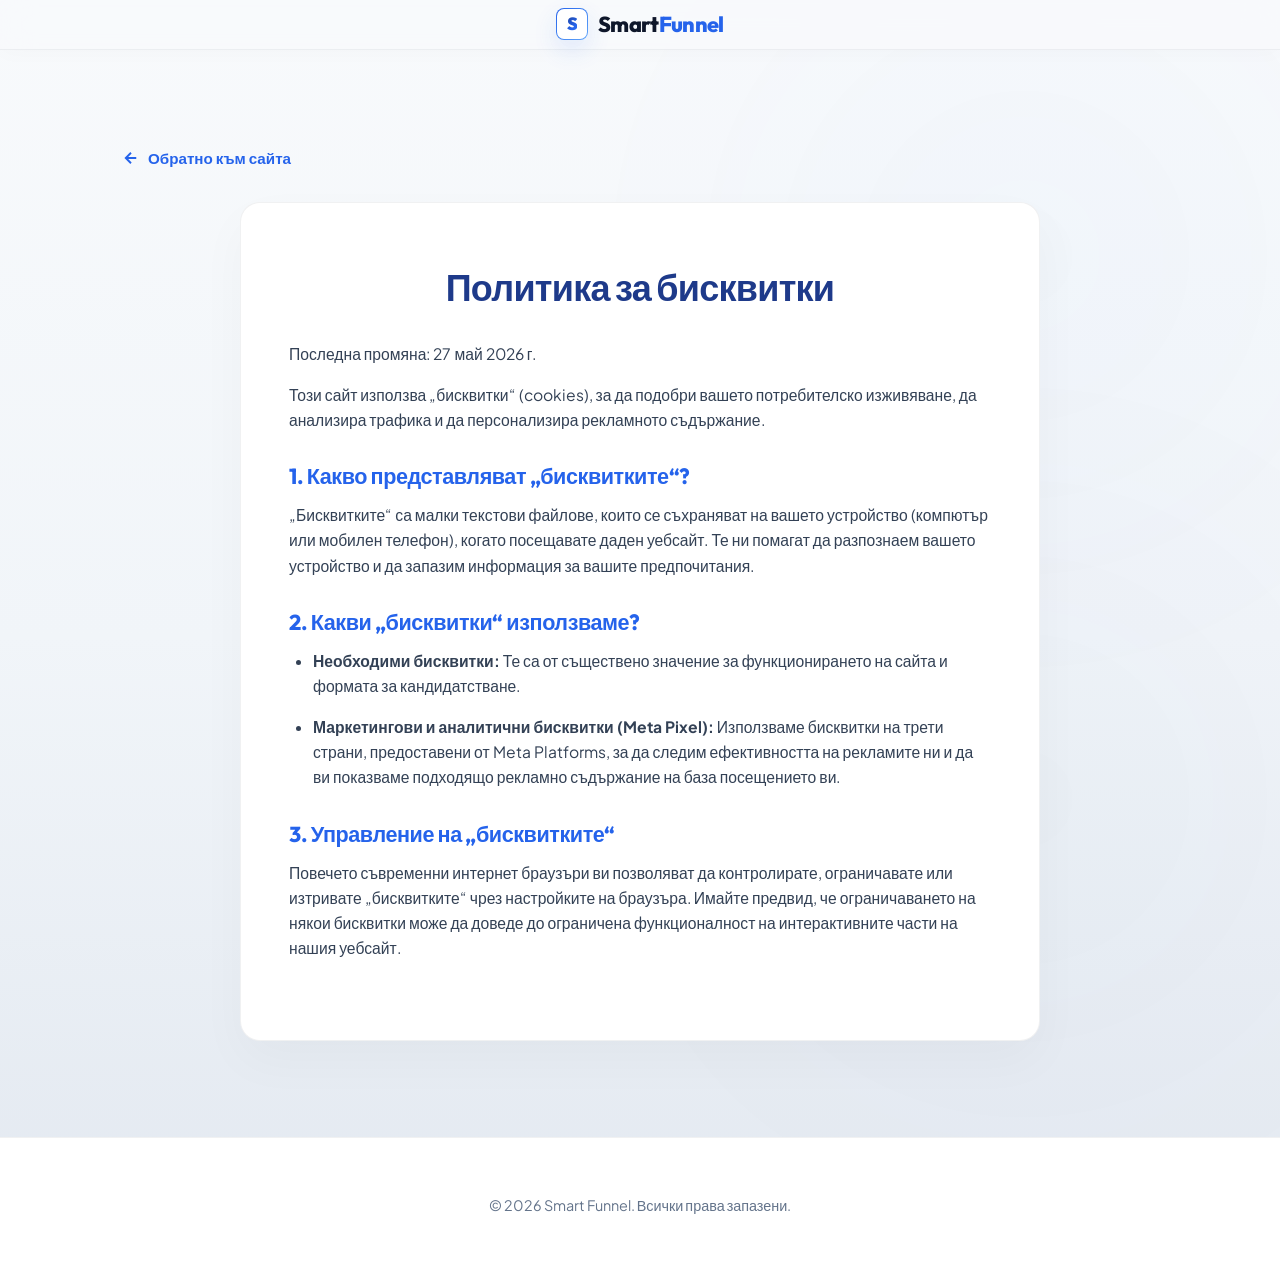
==== cookies.html @ dc8beaee "feat: restore step boards, integrate scales image, add accordion FAQ, create legal compliance pages" ====
<!DOCTYPE html>
<html lang="bg">
<head>
    <meta charset="UTF-8">
    <meta name="viewport" content="width=device-width, initial-scale=1.0">
    <title>Политика за бисквитки - Smart Funnel</title>
    <link rel="stylesheet" href="styles.css">
    <style>
        .legal-section {
            padding: 6rem 0;
            min-height: 80vh;
        }
        .legal-card {
            background: #FFFFFF;
            border: 1px solid rgba(15, 23, 42, 0.06);
            padding: 4rem 3rem;
            border-radius: 20px;
            box-shadow: 0 20px 50px rgba(15, 23, 42, 0.03);
            max-width: 800px;
            margin: 0 auto;
        }
        .legal-title {
            font-size: 2.25rem;
            font-weight: 900;
            margin-bottom: 2rem;
            color: var(--blue-5);
            text-align: center;
        }
        .legal-content h3 {
            font-size: 1.35rem;
            margin-top: 2rem;
            margin-bottom: 0.85rem;
            color: var(--blue-3);
            font-weight: 750;
        }
        .legal-content p, .legal-content li {
            font-size: 0.98rem;
            color: var(--text-secondary);
            margin-bottom: 1rem;
            line-height: 1.6;
        }
        .legal-content ul {
            margin-left: 1.5rem;
            margin-bottom: 1.25rem;
        }
        .btn-back {
            display: inline-flex;
            margin-bottom: 2rem;
            text-decoration: none;
            color: var(--blue-3);
            font-weight: 700;
            font-size: 0.95rem;
            align-items: center;
            gap: 0.5rem;
            transition: var(--transition-premium);
        }
        .btn-back:hover {
            color: var(--blue-5);
            transform: translateX(-3px);
        }
        @media (max-width: 600px) {
            .legal-card {
                padding: 2.5rem 1.5rem;
            }
            .legal-title {
                font-size: 1.75rem;
            }
        }
    </style>
</head>
<body>

    <!-- Декоративни фонови сияния -->
    <div class="ambient-glow glow-top-right"></div>
    <div class="ambient-glow glow-bottom-right"></div>

    <header>
        <div class="container header-container" style="justify-content: center;">
            <a href="index.html" class="logo">
                <div class="logo-icon"><span>S</span></div>
                <div class="logo-text">Smart<span>Funnel</span></div>
            </a>
        </div>
    </header>

    <section class="legal-section">
        <div class="container">
            <a href="index.html" class="btn-back">
                <svg width="18" height="18" viewBox="0 0 24 24" fill="none" stroke="currentColor" stroke-width="2.5"><path d="M19 12H5M12 19l-7-7 7-7"/></svg>
                Обратно към сайта
            </a>
            
            <div class="legal-card reveal active">
                <h1 class="legal-title">Политика за бисквитки</h1>
                
                <div class="legal-content">
                    <p>Последна промяна: 27 май 2026 г.</p>
                    
                    <p>Този сайт използва „бисквитки“ (cookies), за да подобри вашето потребителско изживяване, да анализира трафика и да персонализира рекламното съдържание.</p>
                    
                    <h3>1. Какво представляват „бисквитките“?</h3>
                    <p>„Бисквитките“ са малки текстови файлове, които се съхраняват на вашето устройство (компютър или мобилен телефон), когато посещавате даден уебсайт. Те ни помагат да разпознаем вашето устройство и да запазим информация за вашите предпочитания.</p>
                    
                    <h3>2. Какви „бисквитки“ използваме?</h3>
                    <ul>
                        <li><strong>Необходими бисквитки:</strong> Те са от съществено значение за функционирането на сайта и формата за кандидатстване.</li>
                        <li><strong>Маркетингови и аналитични бисквитки (Meta Pixel):</strong> Използваме бисквитки на трети страни, предоставени от Meta Platforms, за да следим ефективността на рекламите ни и да ви показваме подходящо рекламно съдържание на база посещението ви.</li>
                    </ul>
                    
                    <h3>3. Управление на „бисквитките“</h3>
                    <p>Повечето съвременни интернет браузъри ви позволяват да контролирате, ограничавате или изтривате „бисквитките“ чрез настройките на браузъра. Имайте предвид, че ограничаването на някои бисквитки може да доведе до ограничена функционалност на интерактивните части на нашия уебсайт.</p>
                </div>
            </div>
        </div>
    </section>

    <footer>
        <div class="container footer-container" style="justify-content: center; text-align: center;">
            <div class="footer-copy">
                &copy; 2026 Smart Funnel. Всички права запазени.
            </div>
        </div>
    </footer>

</body>
</html>
---- styles.css ----
/*
 * Smart Funnel - CSS Design System (Light Premium Theme - Refined)
 * Оптимизиран за максимално доверие, сигурност и банкова тежест.
 * Всички анимации са направени изключително плавни, нежни и елегантни.
 */

@import url('https://fonts.googleapis.com/css2?family=Outfit:wght@300;400;500;600;700;800;900&family=Plus+Jakarta+Sans:wght@300;400;500;600;700&display=swap');

/* --- Ресет и базови стилове --- */
*, *::before, *::after {
    box-sizing: border-box;
    margin: 0;
    padding: 0;
}

:root {
    /* Цветова палитра - Институционално Доверие и Сигурност */
    --color-bg-deep: #F8FAFC;
    --color-bg-card: rgba(255, 255, 255, 0.85);
    --color-border-glass: rgba(37, 99, 235, 0.08);
    --color-border-glass-hover: rgba(37, 99, 235, 0.22);
    
    /* Кралско синьо */
    --blue-1: #EFF6FF;
    --blue-2: #DBEAFE;
    --blue-3: #2563EB;
    --blue-4: #1D4ED8;
    --blue-5: #1E3A8A;
    --blue-gradient: linear-gradient(135deg, #1E3A8A 0%, #2563EB 60%, #3B82F6 100%);
    --blue-glow: 0 10px 25px rgba(37, 99, 235, 0.12);
    
    /* Сребърно-платинени градиенти за заглавията */
    --platinum-gradient: linear-gradient(135deg, #0F172A 0%, #1E293B 50%, #475569 100%);
    
    /* Текстови цветове */
    --text-primary: #0F172A;
    --text-secondary: #334155;
    --text-muted: #64748B;
    
    /* Шрифтове */
    --font-heading: 'Outfit', sans-serif;
    --font-body: 'Plus Jakarta Sans', sans-serif;
    
    /* Свръх-плавни анимации (Cubic Bezier за нежен преход) */
    --transition-premium: all 0.8s cubic-bezier(0.25, 1, 0.5, 1);
    --transition-bounce: all 0.6s cubic-bezier(0.34, 1.56, 0.64, 1);
    --radius-premium: 16px;
    --max-width-content: 1100px;
}

html {
    scroll-behavior: smooth;
    font-size: 16px;
    background-color: var(--color-bg-deep);
    color: var(--text-primary);
    font-family: var(--font-body);
    -webkit-font-smoothing: antialiased;
    overflow-x: hidden;
}

body {
    overflow-x: hidden;
    position: relative;
    line-height: 1.6;
    background: linear-gradient(180deg, #F8FAFC 0%, #F1F5F9 50%, #E2E8F0 100%);
}

/* --- Фонови сияния --- */
.ambient-glow {
    position: absolute;
    width: 60vw;
    height: 60vw;
    border-radius: 50%;
    pointer-events: none;
    z-index: 0;
    opacity: 0.04;
    filter: blur(140px);
}

.glow-top-right {
    top: -10vw;
    right: -10vw;
    background: radial-gradient(circle, var(--blue-3) 0%, transparent 70%);
}

.glow-mid-left {
    top: 120vh;
    left: -20vw;
    background: radial-gradient(circle, #0284c7 0%, transparent 70%);
}

.glow-bottom-right {
    bottom: 10vh;
    right: -10vw;
    background: radial-gradient(circle, var(--blue-5) 0%, transparent 70%);
}

/* --- Типография --- */
h1, h2, h3, h4 {
    font-family: var(--font-heading);
    font-weight: 700;
    letter-spacing: -0.02em;
    line-height: 1.15;
    transition: var(--transition-premium);
}

.text-blue-gradient {
    background: var(--blue-gradient);
    -webkit-background-clip: text;
    -webkit-text-fill-color: transparent;
    background-clip: text;
}

.text-platinum-gradient {
    background: var(--platinum-gradient);
    -webkit-background-clip: text;
    -webkit-text-fill-color: transparent;
    background-clip: text;
}

p {
    font-size: 1.125rem;
    color: var(--text-secondary);
    font-weight: 400;
    transition: var(--transition-premium);
}

/* --- Layout --- */
.container {
    width: 100%;
    max-width: var(--max-width-content);
    margin: 0 auto;
    padding: 0 2rem;
    position: relative;
    z-index: 10;
}

section {
    padding: 4.5rem 0;
    position: relative;
    z-index: 5;
}

/* --- Хедър --- */
header {
    padding: 0.45rem 0;
    position: sticky;
    top: 0;
    z-index: 100;
    backdrop-filter: blur(16px);
    -webkit-backdrop-filter: blur(16px);
    border-bottom: 1px solid rgba(15, 23, 42, 0.05);
    background: rgba(248, 250, 252, 0.85);
    box-shadow: 0 4px 20px rgba(15, 23, 42, 0.02);
    transition: var(--transition-premium);
}

.header-container {
    display: flex;
    justify-content: space-between;
    align-items: center;
}

@media (max-width: 600px) {
    .header-container {
        flex-direction: column;
        gap: 0.5rem;
        align-items: center;
        text-align: center;
    }
}

.logo {
    display: flex;
    align-items: center;
    gap: 0.6rem;
    text-decoration: none;
    font-family: var(--font-heading);
    font-weight: 800;
    font-size: 1.35rem;
    letter-spacing: -0.03em;
}

.logo-icon {
    display: flex;
    align-items: center;
    justify-content: center;
    width: 32px;
    height: 32px;
    border-radius: 8px;
    background: linear-gradient(135deg, var(--blue-3) 0%, #60A5FA 100%);
    box-shadow: var(--blue-glow);
    position: relative;
}

.logo-icon::before {
    content: '';
    position: absolute;
    inset: 1px;
    background: #FFFFFF;
    border-radius: 7px;
    z-index: 1;
}

.logo-icon span {
    font-size: 1.1rem;
    font-weight: 900;
    position: relative;
    z-index: 2;
    background: var(--blue-gradient);
    -webkit-background-clip: text;
    -webkit-text-fill-color: transparent;
}

.logo-text {
    color: var(--text-primary);
}

.logo-text span {
    color: var(--blue-3);
}

.header-badge {
    display: none;
}

/* --- ВАЖНА СЕКЦИЯ: Нишово Предупреждение --- */
.niche-alert-box {
    background: rgba(37, 99, 235, 0.04);
    border: 1px solid rgba(37, 99, 235, 0.12);
    border-radius: 12px;
    padding: 1.25rem 2rem;
    max-width: 800px;
    margin: 0 auto 3rem;
    display: flex;
    align-items: center;
    gap: 1.25rem;
    text-align: left;
    box-shadow: 0 4px 15px rgba(15, 23, 42, 0.01);
}

@media (max-width: 650px) {
    .niche-alert-box {
        flex-direction: column;
        text-align: center;
        padding: 1.5rem;
    }
}

.niche-alert-icon {
    font-size: 1.75rem;
    flex-shrink: 0;
}

.niche-alert-text {
    font-size: 0.95rem;
    color: var(--text-secondary);
    line-height: 1.45;
}

.niche-alert-text strong {
    color: var(--blue-5);
}

/* --- Hero Секция --- */
.hero-section {
    padding-top: 1.75rem;
    padding-bottom: 4.5rem;
    text-align: center;
}

.badge-exclusive {
    display: inline-flex;
    align-items: center;
    gap: 0.5rem;
    background: rgba(255, 255, 255, 0.6);
    border: 1px solid rgba(15, 23, 42, 0.06);
    padding: 0.5rem 1rem;
    border-radius: 100px;
    font-size: 0.85rem;
    font-weight: 600;
    color: var(--text-secondary);
    margin-bottom: 1.5rem;
    font-family: var(--font-heading);
    box-shadow: 0 2px 10px rgba(15, 23, 42, 0.02);
}

.badge-exclusive span {
    display: inline-block;
    width: 8px;
    height: 8px;
    background-color: var(--blue-3);
    border-radius: 50%;
    box-shadow: 0 0 8px var(--blue-3);
    animation: pulse 2s infinite;
}

.hero-title {
    font-size: 3.75rem;
    font-weight: 800;
    max-width: 950px;
    margin: 0 auto 1.5rem;
    letter-spacing: -0.03em;
    line-height: 1.1;
    color: var(--text-primary);
}

@media (max-width: 768px) {
    .hero-title {
        font-size: 2.25rem;
    }
}

.hero-subtitle {
    font-size: 1.25rem;
    max-width: 720px;
    margin: 0 auto 2.5rem;
    line-height: 1.5;
    color: var(--text-secondary);
}

.cta-group {
    display: flex;
    flex-direction: column;
    align-items: center;
    gap: 1rem;
}

/* --- Премиум Бутони --- */
.btn-premium {
    display: inline-flex;
    align-items: center;
    justify-content: center;
    gap: 0.75rem;
    padding: 1.1rem 2.25rem;
    font-family: var(--font-heading);
    font-size: 1.1rem;
    font-weight: 700;
    text-decoration: none;
    border-radius: var(--radius-premium);
    cursor: pointer;
    position: relative;
    overflow: hidden;
    transition: var(--transition-premium);
    border: none;
}

.btn-blue {
    background: linear-gradient(135deg, #2563EB 0%, #1E3A8A 100%);
    color: #FFFFFF;
    box-shadow: 0 10px 25px rgba(37, 99, 235, 0.2);
}

.btn-blue:hover {
    transform: translateY(-3px) scale(1.02);
    box-shadow: 0 15px 30px rgba(37, 99, 235, 0.3);
}

.btn-blue:active {
    transform: translateY(-1px);
}

.btn-outline {
    background: rgba(255, 255, 255, 0.8);
    border: 1px solid rgba(15, 23, 42, 0.1);
    color: var(--text-primary);
    box-shadow: 0 2px 10px rgba(15, 23, 42, 0.02);
}

.btn-outline:hover {
    background: #FFFFFF;
    border-color: rgba(15, 23, 42, 0.2);
    transform: translateY(-2px);
    box-shadow: 0 5px 15px rgba(15, 23, 42, 0.05);
}

.cta-subtext {
    font-size: 0.85rem;
    color: var(--text-muted);
    display: flex;
    align-items: center;
    gap: 0.4rem;
}

/* --- Секция 2: Психологическо Осъзнаване --- */
.socratic-section {
    background: linear-gradient(180deg, transparent 0%, rgba(30, 58, 138, 0.02) 50%, transparent 100%);
}

.section-tag {
    font-family: var(--font-heading);
    font-size: 0.85rem;
    font-weight: 800;
    color: var(--blue-3);
    text-transform: uppercase;
    letter-spacing: 0.12em;
    margin-bottom: 1rem;
    text-align: center;
    display: block;
}

.section-title {
    font-size: 2.5rem;
    font-weight: 800;
    text-align: center;
    max-width: 800px;
    margin: 0 auto 2.5rem;
    letter-spacing: -0.02em;
    color: var(--text-primary);
}

@media (max-width: 768px) {
    .section-title {
        font-size: 1.85rem;
    }
}

.question-grid {
    display: grid;
    grid-template-columns: repeat(3, 1fr);
    gap: 2rem;
    margin-bottom: 3rem;
}

@media (max-width: 900px) {
    .question-grid {
        grid-template-columns: 1fr;
        gap: 1.5rem;
    }
}

/* Карти със свръх плавни анимации */
.glass-card {
    background: var(--color-bg-card);
    border: 1px solid var(--color-border-glass);
    border-radius: var(--radius-premium);
    padding: 2.75rem 2rem;
    position: relative;
    overflow: hidden;
    backdrop-filter: blur(12px);
    -webkit-backdrop-filter: blur(12px);
    box-shadow: 0 15px 35px rgba(15, 23, 42, 0.03), 0 1px 3px rgba(15, 23, 42, 0.01);
    transition: var(--transition-premium);
}

.glass-card::before {
    content: '';
    position: absolute;
    top: 0;
    left: 0;
    width: 100%;
    height: 4px;
    background: transparent;
    transition: var(--transition-premium);
}

.glass-card:hover {
    transform: translateY(-8px) scale(1.01);
    border-color: var(--color-border-glass-hover);
    box-shadow: 0 25px 45px rgba(15, 23, 42, 0.06), 0 2px 5px rgba(15, 23, 42, 0.02);
}

.glass-card:hover::before {
    background: linear-gradient(90deg, var(--blue-3), #60A5FA);
}

.card-num {
    font-family: var(--font-heading);
    font-size: 2.75rem;
    font-weight: 900;
    background: linear-gradient(180deg, rgba(37, 99, 235, 0.12) 0%, rgba(37, 99, 235, 0) 100%);
    -webkit-background-clip: text;
    -webkit-text-fill-color: transparent;
    margin-bottom: 1.25rem;
    line-height: 1;
}

.card-question {
    font-family: var(--font-heading);
    font-size: 1.25rem;
    font-weight: 750;
    color: var(--text-primary);
    margin-bottom: 1rem;
    line-height: 1.35;
}

.card-desc {
    font-size: 0.95rem;
    color: var(--text-secondary);
    line-height: 1.5;
}

/* --- Секция 3: Механизмът --- */
.mechanism-section {
    border-top: 1px solid rgba(15, 23, 42, 0.04);
}

.timeline {
    position: relative;
    max-width: 800px;
    margin: 3.5rem auto 0;
}

.timeline::before {
    content: '';
    position: absolute;
    top: 0;
    bottom: 0;
    left: 50%;
    width: 2px;
    background: linear-gradient(180deg, var(--blue-3) 0%, #60A5FA 100%);
    opacity: 0.15;
    transform: translateX(-50%);
}

@media (max-width: 768px) {
    .timeline::before {
        left: 20px;
    }
}

.timeline-item {
    display: flex;
    justify-content: space-between;
    align-items: center;
    margin-bottom: 4.5rem;
    position: relative;
    transition: var(--transition-premium);
}

.timeline-item:last-child {
    margin-bottom: 0;
}

.timeline-img-holder {
    width: 45%;
    display: flex;
    justify-content: center;
    transition: var(--transition-premium);
}

.timeline-content-holder {
    width: 45%;
    transition: var(--transition-premium);
}

.timeline-item:nth-child(even) {
    flex-direction: row-reverse;
}

@media (max-width: 768px) {
    .timeline-item, .timeline-item:nth-child(even) {
        flex-direction: column-reverse;
        align-items: flex-start;
        padding-left: 50px;
        margin-bottom: 3.5rem;
    }
    .timeline-img-holder, .timeline-content-holder {
        width: 100%;
        justify-content: flex-start;
    }
    .timeline-img-holder {
        margin-top: 1.25rem;
    }
}

.timeline-dot {
    position: absolute;
    left: 50%;
    top: 20px;
    width: 20px;
    height: 20px;
    background: #F8FAFC;
    border: 3px solid var(--blue-3);
    border-radius: 50%;
    transform: translateX(-50%);
    box-shadow: 0 0 10px rgba(37, 99, 235, 0.2);
    z-index: 10;
    transition: var(--transition-premium);
}

.timeline-item:nth-child(even) .timeline-dot {
    border-color: #60A5FA;
    box-shadow: 0 0 10px rgba(96, 165, 250, 0.2);
}

@media (max-width: 768px) {
    .timeline-dot {
        left: 20px;
    }
}

.timeline-step {
    font-family: var(--font-heading);
    font-size: 0.9rem;
    font-weight: 700;
    color: var(--blue-3);
    text-transform: uppercase;
    letter-spacing: 0.08em;
    margin-bottom: 0.6rem;
    display: block;
}

.timeline-item:nth-child(even) .timeline-step {
    color: #60A5FA;
}

.timeline-title {
    font-size: 1.6rem;
    font-weight: 800;
    margin-bottom: 0.85rem;
    letter-spacing: -0.01em;
    color: var(--text-primary);
}

.timeline-desc {
    color: var(--text-secondary);
    font-size: 1rem;
    line-height: 1.55;
}

/* Върнати оригинални дъски/таблици за стъпките */
.premium-graphic {
    background: #FFFFFF;
    border: 1px solid rgba(37, 99, 235, 0.08);
    border-radius: 14px;
    padding: 1.75rem 2rem;
    width: 100%;
    max-width: 300px;
    position: relative;
    box-shadow: 0 10px 25px rgba(15, 23, 42, 0.03);
    transition: var(--transition-premium);
    display: flex;
    flex-direction: column;
    align-items: flex-start;
}

.timeline-item:hover .premium-graphic {
    transform: scale(1.05) translateY(-6px);
    box-shadow: 0 15px 35px rgba(37, 99, 235, 0.08);
    border-color: rgba(37, 99, 235, 0.2);
}

.graphic-lines-wrap {
    margin-top: 1.5rem;
    width: 100%;
}

.graphic-line {
    height: 8px;
    border-radius: 4px;
    background: rgba(15, 23, 42, 0.04);
    margin-bottom: 1rem;
    width: 100%;
    transition: var(--transition-premium);
}

.graphic-line:last-child {
    margin-bottom: 0;
}

.graphic-line.short { width: 60%; }
.graphic-line.med { width: 80%; }
.graphic-line.active { 
    background: linear-gradient(90deg, var(--blue-3), #60A5FA); 
    box-shadow: var(--blue-glow); 
}
.graphic-line.indigo { 
    background: linear-gradient(90deg, #16a34a, #4ade80); 
    box-shadow: 0 0 15px rgba(22, 163, 74, 0.2); 
}

.graphic-badge {
    display: inline-block;
    padding: 0.4rem 0.8rem;
    background: rgba(37, 99, 235, 0.06);
    border: 1px solid rgba(37, 99, 235, 0.15);
    border-radius: 30px;
    color: var(--blue-5);
    font-size: 0.8rem;
    font-family: var(--font-heading);
    font-weight: 700;
    transition: var(--transition-premium);
}

/* --- Секция 5: ROI Калкулатор --- */
.roi-section {
    border-top: 1px solid rgba(15, 23, 42, 0.04);
}

.roi-container {
    display: grid;
    grid-template-columns: 1.1fr 0.9fr;
    gap: 3.5rem;
    align-items: center;
    margin-top: 3rem;
}

@media (max-width: 900px) {
    .roi-container {
        grid-template-columns: 1fr;
        gap: 2.5rem;
    }
}

.roi-inputs {
    display: flex;
    flex-direction: column;
    gap: 2.25rem;
}

.roi-input-group {
    display: flex;
    flex-direction: column;
    gap: 0.85rem;
}

.roi-label-row {
    display: flex;
    justify-content: space-between;
    align-items: center;
}

.roi-label {
    font-family: var(--font-heading);
    font-size: 1.1rem;
    font-weight: 600;
    color: var(--text-primary);
}

.roi-value-display {
    font-family: var(--font-heading);
    font-size: 1.35rem;
    font-weight: 800;
    color: var(--blue-3);
}

/* Плъзгачи */
.roi-slider {
    -webkit-appearance: none;
    appearance: none;
    width: 100%;
    height: 6px;
    border-radius: 3px;
    background: rgba(15, 23, 42, 0.08);
    outline: none;
    transition: var(--transition-premium);
}

.roi-slider::-webkit-slider-thumb {
    -webkit-appearance: none;
    appearance: none;
    width: 20px;
    height: 20px;
    border-radius: 50%;
    background: linear-gradient(135deg, var(--blue-3) 0%, #60A5FA 100%);
    cursor: pointer;
    box-shadow: 0 2px 8px rgba(37, 99, 235, 0.3);
    transition: var(--transition-bounce);
}

.roi-slider::-webkit-slider-thumb:hover {
    transform: scale(1.15);
    box-shadow: 0 4px 12px rgba(37, 99, 235, 0.4);
}

/* Резултати Калкулатор */
.roi-results-card {
    background: linear-gradient(135deg, rgba(37, 99, 235, 0.03) 0%, rgba(96, 165, 250, 0.03) 100%);
    border: 1px solid var(--color-border-glass-hover);
    box-shadow: 0 20px 45px rgba(15, 23, 42, 0.04), 0 1px 3px rgba(15, 23, 42, 0.01);
    border-radius: var(--radius-premium);
    padding: 3rem 2.5rem;
    text-align: center;
    position: relative;
    overflow: hidden;
    transition: var(--transition-premium);
}

.roi-result-label {
    font-family: var(--font-heading);
    font-size: 0.9rem;
    font-weight: 700;
    letter-spacing: 0.08em;
    text-transform: uppercase;
    color: var(--text-secondary);
    margin-bottom: 0.35rem;
}

.roi-result-main-value {
    font-family: var(--font-heading);
    font-size: 3.25rem;
    font-weight: 900;
    color: var(--text-primary);
    background: var(--blue-gradient);
    -webkit-background-clip: text;
    -webkit-text-fill-color: transparent;
    margin-bottom: 1.75rem;
    letter-spacing: -0.02em;
    line-height: 1;
}

.roi-subtext-note {
    font-size: 0.85rem;
    color: var(--text-muted);
    line-height: 1.45;
    margin-top: 1.25rem;
    font-weight: 500;
}

/* --- СЕКЦИЯ: Доказателство за мета-маркетинг (Proof of Concept) --- */
.proof-section {
    background: linear-gradient(180deg, transparent 0%, rgba(37, 99, 235, 0.03) 50%, transparent 100%);
    border-top: 1px solid rgba(15, 23, 42, 0.04);
}

.proof-card {
    background: linear-gradient(135deg, #1E3A8A 0%, #0F172A 100%);
    border-radius: 20px;
    padding: 4rem;
    box-shadow: 0 25px 55px rgba(15, 23, 42, 0.1);
    color: #FFFFFF;
    text-align: center;
    position: relative;
    overflow: hidden;
    transition: var(--transition-premium);
}

.proof-card:hover {
    transform: translateY(-4px);
    box-shadow: 0 35px 70px rgba(15, 23, 42, 0.15);
}

.proof-headline {
    font-size: 2.25rem;
    font-weight: 900;
    color: #FFFFFF;
    margin-bottom: 1.5rem;
    letter-spacing: -0.02em;
}

.proof-body {
    font-size: 1.2rem;
    color: #E2E8F0;
    max-width: 800px;
    margin: 0 auto;
    line-height: 1.7;
}

.proof-highlight {
    background: linear-gradient(90deg, #60A5FA, #93c5fd);
    -webkit-background-clip: text;
    -webkit-text-fill-color: transparent;
    font-weight: 800;
}

@media (max-width: 768px) {
    .proof-card {
        padding: 2.5rem 1.5rem;
    }
    .proof-headline {
        font-size: 1.65rem;
    }
    .proof-body {
        font-size: 1.05rem;
    }
}

/* --- Секция 6: Офертата --- */
.offer-section {
    background: linear-gradient(180deg, transparent 0%, rgba(15, 23, 42, 0.02) 50%, transparent 100%);
    border-top: 1px solid rgba(15, 23, 42, 0.04);
}

.offer-card {
    background: #FFFFFF;
    border: 1px solid rgba(59, 130, 246, 0.15);
    border-radius: 24px;
    padding: 4.5rem 3.5rem;
    box-shadow: 0 35px 75px rgba(15, 23, 42, 0.05), 0 2px 10px rgba(15, 23, 42, 0.02);
    position: relative;
    overflow: hidden;
    margin-top: 2.5rem;
    transition: var(--transition-premium);
}

@media (max-width: 768px) {
    .offer-card {
        padding: 3rem 1.75rem;
    }
}

.offer-ribbon {
    position: absolute;
    top: 24px;
    right: 24px;
    background: linear-gradient(135deg, var(--blue-3) 0%, #60A5FA 100%);
    color: #FFFFFF;
    padding: 0.45rem 1.35rem;
    font-family: var(--font-heading);
    font-weight: 800;
    font-size: 0.8rem;
    text-transform: uppercase;
    letter-spacing: 0.05em;
    border-radius: 30px;
    transform: none;
    box-shadow: 0 3px 10px rgba(37, 99, 235, 0.15);
}

@media (max-width: 650px) {
    .offer-ribbon {
        position: relative;
        top: 0;
        right: 0;
        display: inline-block;
        margin-bottom: 1.5rem;
    }
}

.offer-header {
    margin-bottom: 3.5rem;
}

.offer-header-title {
    font-size: 2.25rem;
    font-weight: 900;
    letter-spacing: -0.02em;
    margin-bottom: 0.75rem;
}

.offer-price-row {
    display: flex;
    align-items: baseline;
    gap: 1rem;
    margin-top: 1.25rem;
    flex-wrap: wrap;
}

.price-old {
    font-family: var(--font-heading);
    font-size: 1.6rem;
    text-decoration: line-through;
    color: var(--text-muted);
}

.price-new {
    font-family: var(--font-heading);
    font-size: 3.75rem;
    font-weight: 900;
    background: var(--blue-gradient);
    -webkit-background-clip: text;
    -webkit-text-fill-color: transparent;
    line-height: 1;
}

.price-badge {
    background: rgba(37, 99, 235, 0.06);
    border: 1px solid rgba(37, 99, 235, 0.15);
    color: var(--blue-5);
    font-family: var(--font-heading);
    font-weight: 700;
    padding: 0.35rem 0.85rem;
    border-radius: 30px;
    font-size: 0.8rem;
}

.offer-grid {
    display: grid;
    grid-template-columns: 1fr 1fr;
    gap: 2.5rem;
}

@media (max-width: 850px) {
    .offer-grid {
        grid-template-columns: 1fr;
        gap: 2rem;
    }
}

.offer-column h3 {
    font-size: 1.35rem;
    font-weight: 800;
    margin-bottom: 1.75rem;
    border-bottom: 1px solid rgba(15, 23, 42, 0.06);
    padding-bottom: 0.6rem;
}

.offer-list {
    display: flex;
    flex-direction: column;
    gap: 1.25rem;
}

.offer-item {
    display: flex;
    gap: 0.85rem;
}

.offer-icon {
    width: 22px;
    height: 22px;
    border-radius: 50%;
    background: rgba(34, 197, 94, 0.08);
    border: 1px solid rgba(34, 197, 94, 0.25);
    color: #16a34a;
    display: flex;
    align-items: center;
    justify-content: center;
    flex-shrink: 0;
    margin-top: 0.15rem;
    font-size: 0.85rem;
}

.offer-text h4 {
    font-family: var(--font-heading);
    font-size: 1.1rem;
    font-weight: 700;
    color: var(--text-primary);
    margin-bottom: 0.25rem;
}

.offer-text p {
    font-size: 0.9rem;
    color: var(--text-secondary);
    line-height: 1.4;
}

.bonus-badge {
    display: inline-block;
    padding: 0.15rem 0.4rem;
    background: linear-gradient(135deg, var(--blue-3) 0%, #60A5FA 100%);
    color: #FFFFFF;
    border-radius: 4px;
    font-family: var(--font-heading);
    font-weight: 800;
    font-size: 0.65rem;
    text-transform: uppercase;
    margin-left: 0.4rem;
    vertical-align: middle;
}

/* --- Секция 7: Безусловната Договорна Гаранция --- */
.guarantee-section {
    border-top: 1px solid rgba(15, 23, 42, 0.04);
}

.guarantee-box {
    background: rgba(255, 255, 255, 0.9);
    border: 1px solid rgba(59, 130, 246, 0.2);
    border-radius: 20px;
    padding: 4rem 3.5rem;
    display: flex;
    gap: 3rem;
    align-items: center;
    box-shadow: 0 25px 50px rgba(15, 23, 42, 0.03);
    transition: var(--transition-premium);
}

@media (max-width: 800px) {
    .guarantee-box {
        flex-direction: column;
        text-align: center;
        padding: 2.5rem 1.5rem;
        gap: 2rem;
    }
}

.guarantee-seal-holder {
    flex-shrink: 0;
    display: flex;
    justify-content: center;
    position: relative;
    width: 150px;
    height: 150px;
    align-items: center;
}

.guarantee-ring {
    position: absolute;
    width: 146px;
    height: 146px;
    border-radius: 50%;
    border: 3px dashed var(--blue-3);
    box-shadow: var(--blue-glow);
    animation: rotateSlow 15s linear infinite;
    z-index: 1;
}

.guarantee-seal-static {
    position: absolute;
    width: 126px;
    height: 126px;
    border-radius: 50%;
    background: #FFFFFF;
    border: 1px solid rgba(37, 99, 235, 0.15);
    display: flex;
    align-items: center;
    justify-content: center;
    color: var(--blue-5);
    font-family: var(--font-heading);
    font-weight: 800;
    font-size: 0.95rem;
    text-align: center;
    text-transform: uppercase;
    line-height: 1.25;
    z-index: 2;
    box-shadow: 0 4px 15px rgba(15, 23, 42, 0.02);
}

@keyframes rotateSlow {
    from { transform: rotate(0deg); }
    to { transform: rotate(360deg); }
}

.guarantee-content h3 {
    font-size: 1.85rem;
    font-weight: 900;
    margin-bottom: 1rem;
    letter-spacing: -0.02em;
    color: var(--text-primary);
}

.guarantee-content p {
    font-size: 1.05rem;
    line-height: 1.6;
    color: var(--text-secondary);
}

/* --- СЕКЦИЯ: Често задавани въпроси (FAQ Section) --- */
.faq-section {
    border-top: 1px solid rgba(15, 23, 42, 0.04);
    background: linear-gradient(180deg, transparent 0%, rgba(37, 99, 235, 0.02) 50%, transparent 100%);
}

/* Интерактивни акордеон Често задавани въпроси (FAQ) */
.faq-wrapper {
    max-width: 800px;
    margin: 3rem auto 0;
    display: flex;
    flex-direction: column;
    gap: 1.25rem;
}

.faq-item {
    background: #FFFFFF;
    border: 1px solid rgba(15, 23, 42, 0.05);
    border-radius: 12px;
    padding: 1.75rem 2rem;
    box-shadow: 0 8px 25px rgba(15, 23, 42, 0.02);
    transition: border-color 0.4s ease, box-shadow 0.4s ease;
    cursor: pointer;
    overflow: hidden;
}

.faq-item:hover {
    box-shadow: 0 15px 35px rgba(37, 99, 235, 0.04);
    border-color: rgba(37, 99, 235, 0.15);
}

.faq-question {
    font-family: var(--font-heading);
    font-size: 1.25rem;
    font-weight: 800;
    color: var(--blue-5);
    margin-bottom: 0;
    display: flex;
    justify-content: space-between;
    align-items: center;
    transition: margin-bottom 0.4s cubic-bezier(0.25, 1, 0.5, 1), color 0.4s ease;
}

.faq-question::after {
    content: '+';
    font-size: 1.6rem;
    color: var(--blue-3);
    transition: transform 0.4s cubic-bezier(0.25, 1, 0.5, 1);
    font-weight: 500;
    flex-shrink: 0;
    margin-left: 1rem;
}

.faq-item.active .faq-question {
    color: var(--blue-3);
    margin-bottom: 0.85rem;
}

.faq-item.active .faq-question::after {
    transform: rotate(45deg);
    color: var(--text-muted);
}

.faq-answer {
    font-size: 1rem;
    color: var(--text-secondary);
    line-height: 1.6;
    max-height: 0;
    opacity: 0;
    overflow: hidden;
    transition: max-height 0.4s cubic-bezier(0.25, 1, 0.5, 1), opacity 0.4s ease, margin-top 0.4s ease;
}

.faq-item.active .faq-answer {
    max-height: 250px;
    opacity: 1;
}

/* Стилизиране на везните в предупредителната кутия */
.niche-alert-img {
    width: 54px;
    height: auto;
    flex-shrink: 0;
    filter: drop-shadow(0 4px 12px rgba(15, 23, 42, 0.08));
}

.footer-legal-links a:hover {
    color: var(--blue-3) !important;
}

/* --- Секция 8: Кандидатстване --- */
.apply-section {
    background: linear-gradient(180deg, transparent 0%, rgba(37, 99, 235, 0.02) 100%);
    border-top: 1px solid rgba(15, 23, 42, 0.04);
    padding-bottom: 8rem;
}

/* --- ПРЕМИУМ МУЛТИСТЕП ПОПЪП ФОРМА (MODAL) --- */
.modal-overlay {
    position: fixed;
    inset: 0;
    background: rgba(15, 23, 42, 0.4);
    backdrop-filter: blur(12px);
    -webkit-backdrop-filter: blur(12px);
    z-index: 200;
    display: flex;
    align-items: center;
    justify-content: center;
    padding: 1.5rem;
    opacity: 0;
    pointer-events: none;
    transition: opacity 0.5s cubic-bezier(0.25, 1, 0.5, 1);
}

.modal-overlay.active {
    opacity: 1;
    pointer-events: auto;
}

.modal-card {
    background: #FFFFFF;
    border: 1px solid rgba(37, 99, 235, 0.15);
    border-radius: 20px;
    width: 100%;
    max-width: 550px;
    padding: 3rem 2.5rem;
    box-shadow: 0 30px 70px rgba(15, 23, 42, 0.12), var(--blue-glow);
    position: relative;
    transform: translateY(30px) scale(0.98);
    transition: transform 0.5s cubic-bezier(0.25, 1, 0.5, 1);
}

.modal-overlay.active .modal-card {
    transform: translateY(0) scale(1);
}

.modal-close-btn {
    position: absolute;
    top: 1.5rem;
    right: 1.5rem;
    background: transparent;
    border: none;
    font-size: 2.25rem;
    color: var(--text-muted);
    cursor: pointer;
    line-height: 1;
    transition: var(--transition-premium);
    z-index: 5;
}

.modal-close-btn:hover {
    color: var(--text-primary);
    transform: rotate(90deg);
}

.modal-progress {
    height: 4px;
    background: rgba(15, 23, 42, 0.05);
    border-radius: 2px;
    margin-bottom: 2rem;
    overflow: hidden;
    position: relative;
}

.modal-progress-bar {
    position: absolute;
    left: 0;
    top: 0;
    height: 100%;
    width: 25%; /* Сега са 4 стъпки, прогресът почва от 25% */
    background: linear-gradient(90deg, var(--blue-3), #60A5FA);
    box-shadow: var(--blue-glow);
    transition: width 0.5s cubic-bezier(0.16, 1, 0.3, 1);
}

.modal-step {
    display: none;
    opacity: 0;
    transform: translateX(20px);
    transition: opacity 0.5s ease, transform 0.5s ease;
}

.modal-step.active {
    display: block;
    opacity: 1;
    transform: translateX(0);
}

.modal-step-title {
    font-size: 1.55rem;
    font-weight: 800;
    margin-bottom: 2rem;
    color: var(--text-primary);
}

.modal-options {
    display: flex;
    flex-direction: column;
    gap: 0.85rem;
    margin-bottom: 1.5rem;
}

.modal-option {
    display: flex;
    align-items: center;
    padding: 1rem 1.25rem;
    background: rgba(15, 23, 42, 0.02);
    border: 1px solid rgba(15, 23, 42, 0.05);
    border-radius: 10px;
    cursor: pointer;
    transition: var(--transition-premium);
    position: relative;
    user-select: none;
}

.modal-option:hover {
    background: rgba(15, 23, 42, 0.04);
    border-color: rgba(15, 23, 42, 0.1);
}

.modal-option input[type="radio"] {
    margin-right: 0.85rem;
    accent-color: var(--blue-3);
}

.modal-option.selected {
    background: rgba(37, 99, 235, 0.05);
    border-color: var(--blue-3);
}

.modal-options-row {
    display: grid;
    grid-template-columns: repeat(3, 1fr);
    gap: 0.75rem;
    margin-top: 0.5rem;
}

.modal-option-inline {
    display: flex;
    flex-direction: column;
    align-items: center;
    justify-content: center;
    padding: 1rem 0.5rem;
    background: rgba(15, 23, 42, 0.02);
    border: 1px solid rgba(15, 23, 42, 0.05);
    border-radius: 10px;
    cursor: pointer;
    font-weight: 600;
    font-size: 0.9rem;
    text-align: center;
    transition: var(--transition-premium);
}

.modal-option-inline:hover {
    background: rgba(15, 23, 42, 0.04);
    border-color: rgba(15, 23, 42, 0.1);
}

.modal-option-inline input[type="radio"] {
    margin-bottom: 0.5rem;
    accent-color: var(--blue-3);
}

.modal-option-inline.selected {
    background: rgba(37, 99, 235, 0.05);
    border-color: var(--blue-3);
}

.modal-nav {
    display: flex;
    justify-content: space-between;
    align-items: center;
    margin-top: 2rem;
    gap: 1rem;
}

/* Изцяло оразмерени адаптивни и центрирани попъп бутони */
@media (max-width: 480px) {
    .modal-nav {
        flex-direction: column-reverse;
        gap: 0.85rem;
    }
    .modal-nav button {
        width: 100%;
        text-align: center;
    }
}

.form-group {
    display: flex;
    flex-direction: column;
    gap: 0.5rem;
    margin-bottom: 1.5rem;
}

.form-group label {
    font-family: var(--font-heading);
    font-size: 0.95rem;
    font-weight: 600;
    color: var(--text-primary);
}

.form-group input, .form-group textarea {
    background: rgba(255, 255, 255, 0.9);
    border: 1px solid rgba(15, 23, 42, 0.1);
    border-radius: 10px;
    padding: 0.85rem 1rem;
    color: var(--text-primary);
    font-family: var(--font-body);
    font-size: 0.95rem;
    transition: var(--transition-premium);
    outline: none;
    width: 100%;
}

.form-group input:focus, .form-group textarea:focus {
    border-color: var(--blue-3);
    background: #FFFFFF;
}

.form-group textarea {
    min-height: 80px;
    resize: vertical;
}

/* Въртящо се кръгче (Spinner) за бутона за изпращане */
.spinner {
    display: inline-block;
    width: 20px;
    height: 20px;
    border: 3px solid rgba(255, 255, 255, 0.3);
    border-radius: 50%;
    border-top-color: #FFFFFF;
    animation: spin 1s ease-in-out infinite;
    flex-shrink: 0;
}

@keyframes spin {
    to { transform: rotate(360deg); }
}

/* --- Премиум Футър --- */
footer {
    border-top: 1px solid rgba(15, 23, 42, 0.06);
    padding: 3.5rem 0;
    background: #FFFFFF;
    position: relative;
    z-index: 10;
    transition: var(--transition-premium);
}

.footer-container {
    display: flex;
    justify-content: space-between;
    align-items: center;
    flex-wrap: wrap;
    gap: 1.75rem;
}

@media (max-width: 600px) {
    .footer-container {
        flex-direction: column;
        text-align: center;
    }
}

.footer-copy {
    color: var(--text-muted);
    font-size: 0.9rem;
}

.footer-links {
    display: flex;
    gap: 1.25rem;
}

.footer-links a {
    color: var(--text-muted);
    text-decoration: none;
    font-size: 0.9rem;
    transition: var(--transition-premium);
}

.footer-links a:hover {
    color: var(--blue-3);
}

/* --- Ефекти при Скрол --- */
.reveal {
    opacity: 0;
    transform: translateY(20px);
    transition: all 1.4s cubic-bezier(0.25, 1, 0.5, 1);
}

.reveal.active {
    opacity: 1;
    transform: translateY(0);
}
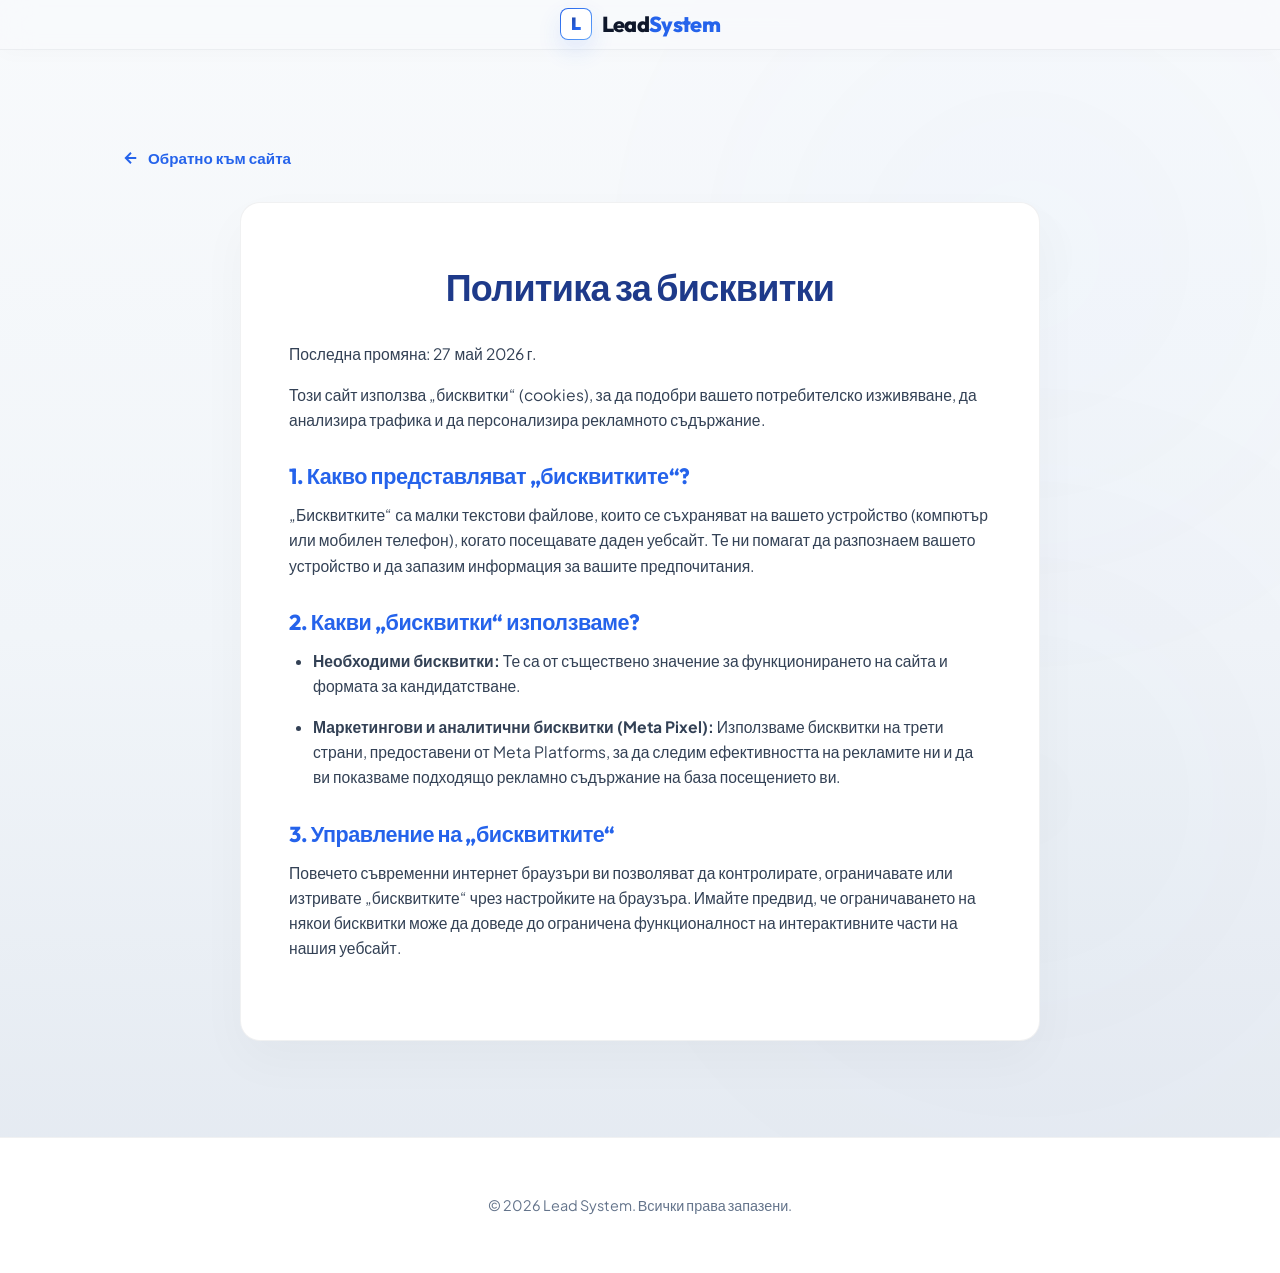
==== commit c55db145: "feat: globally rename brand to Lead System, relocate solar ROI case under note, style glass-card top" ====
--- a/cookies.html
+++ b/cookies.html
@@ -3,7 +3,7 @@
 <head>
     <meta charset="UTF-8">
     <meta name="viewport" content="width=device-width, initial-scale=1.0">
-    <title>Политика за бисквитки - Smart Funnel</title>
+    <title>Политика за бисквитки - Lead System</title>
     <link rel="stylesheet" href="styles.css">
     <style>
         .legal-section {
@@ -77,8 +77,8 @@
     <header>
         <div class="container header-container" style="justify-content: center;">
             <a href="index.html" class="logo">
-                <div class="logo-icon"><span>S</span></div>
-                <div class="logo-text">Smart<span>Funnel</span></div>
+                <div class="logo-icon"><span>L</span></div>
+                <div class="logo-text">Lead<span>System</span></div>
             </a>
         </div>
     </header>
@@ -117,7 +117,7 @@
     <footer>
         <div class="container footer-container" style="justify-content: center; text-align: center;">
             <div class="footer-copy">
-                &copy; 2026 Smart Funnel. Всички права запазени.
+                &copy; 2026 Lead System. Всички права запазени.
             </div>
         </div>
     </footer>
--- a/styles.css
+++ b/styles.css
@@ -1,5 +1,5 @@
 /*
- * Smart Funnel - CSS Design System (Light Premium Theme - Refined)
+ * Lead System - CSS Design System (Light Premium Theme - Refined)
  * Оптимизиран за максимално доверие, сигурност и банкова тежест.
  * Всички анимации са направени изключително плавни, нежни и елегантни.
  */
@@ -1166,7 +1166,7 @@
     display: flex;
     justify-content: space-between;
     align-items: center;
-    transition: margin-bottom 0.4s cubic-bezier(0.25, 1, 0.5, 1), color 0.4s ease;
+    transition: color 0.4s ease;
 }
 
 .faq-question::after {
@@ -1181,7 +1181,6 @@
 
 .faq-item.active .faq-question {
     color: var(--blue-3);
-    margin-bottom: 0.85rem;
 }
 
 .faq-item.active .faq-question::after {
@@ -1196,12 +1195,13 @@
     max-height: 0;
     opacity: 0;
     overflow: hidden;
-    transition: max-height 0.4s cubic-bezier(0.25, 1, 0.5, 1), opacity 0.4s ease, margin-top 0.4s ease;
+    transition: max-height 0.4s cubic-bezier(0.25, 1, 0.5, 1), opacity 0.4s ease;
+    box-sizing: border-box;
 }
 
 .faq-item.active .faq-answer {
-    max-height: 250px;
     opacity: 1;
+    padding-top: 0.85rem;
 }
 
 /* Стилизиране на везните в предупредителната кутия */
@@ -1524,3 +1524,215 @@
     opacity: 1;
     transform: translateY(0);
 }
+
+/* --- Зелен успокояващ елемент за офертата --- */
+.soothing-guarantee-box {
+    background: rgba(34, 197, 94, 0.05);
+    border: 1px solid rgba(34, 197, 94, 0.2);
+    border-radius: 8px;
+    padding: 1rem 1.25rem;
+    margin-top: 1.5rem;
+    display: flex;
+    align-items: center;
+    justify-content: space-between;
+    gap: 1.25rem;
+    flex-wrap: wrap;
+    text-align: left;
+    transition: var(--transition-premium);
+}
+
+.soothing-guarantee-box:hover {
+    background: rgba(34, 197, 94, 0.08);
+    border-color: rgba(34, 197, 94, 0.35);
+}
+
+.soothing-guarantee-info {
+    display: flex;
+    align-items: center;
+    gap: 0.85rem;
+    flex: 1;
+}
+
+.soothing-guarantee-icon {
+    font-size: 1.6rem;
+    line-height: 1;
+    flex-shrink: 0;
+}
+
+.soothing-guarantee-text {
+    font-size: 0.92rem;
+    color: #15803d;
+    margin: 0;
+    font-weight: 600;
+    line-height: 1.45;
+}
+
+.soothing-guarantee-btn {
+    display: inline-flex;
+    align-items: center;
+    justify-content: center;
+    padding: 0.55rem 1.1rem;
+    font-size: 0.85rem;
+    background-color: #16a34a;
+    border: none;
+    color: #FFFFFF !important;
+    border-radius: 6px;
+    text-decoration: none;
+    font-weight: 700;
+    white-space: nowrap;
+    transition: var(--transition-premium);
+}
+
+.soothing-guarantee-btn:hover {
+    background-color: #15803d;
+    transform: translateY(-1px);
+    box-shadow: 0 4px 10px rgba(22, 163, 74, 0.2);
+}
+
+@media (max-width: 650px) {
+    .soothing-guarantee-box {
+        flex-direction: column;
+        align-items: flex-start;
+        gap: 1rem;
+    }
+    .soothing-guarantee-btn {
+        width: 100%;
+        text-align: center;
+    }
+}
+
+/* --- Секция Ревюта (Reviews Section) --- */
+.reviews-section {
+    padding: 5rem 0;
+    border-top: 1px solid rgba(15, 23, 42, 0.04);
+    background: linear-gradient(180deg, transparent 0%, rgba(37, 99, 235, 0.01) 50%, transparent 100%);
+}
+
+.reviews-grid {
+    display: grid;
+    grid-template-columns: repeat(2, 1fr);
+    gap: 2rem;
+    margin-top: 3rem;
+}
+
+.review-card {
+    background: #FFFFFF;
+    border: 1px solid rgba(15, 23, 42, 0.05);
+    border-radius: 16px;
+    padding: 2rem;
+    box-shadow: 0 10px 30px rgba(15, 23, 42, 0.02);
+    display: flex;
+    flex-direction: column;
+    justify-content: space-between;
+    transition: var(--transition-premium);
+}
+
+.review-card:hover {
+    transform: translateY(-2px);
+    box-shadow: 0 15px 40px rgba(37, 99, 235, 0.05);
+    border-color: rgba(37, 99, 235, 0.15);
+}
+
+.review-body {
+    font-size: 1rem;
+    color: var(--text-secondary);
+    line-height: 1.6;
+    margin-bottom: 1.5rem;
+    font-style: italic;
+}
+
+.review-author-info {
+    display: flex;
+    align-items: center;
+    gap: 0.85rem;
+    border-top: 1px solid rgba(15, 23, 42, 0.04);
+    padding-top: 1.25rem;
+}
+
+.review-avatar {
+    width: 44px;
+    height: 44px;
+    border-radius: 50%;
+    display: flex;
+    align-items: center;
+    justify-content: center;
+    font-weight: 800;
+    font-size: 0.9rem;
+    color: #FFFFFF;
+}
+
+.male-avatar {
+    background: linear-gradient(135deg, var(--blue-3) 0%, var(--blue-5) 100%);
+}
+
+.female-avatar {
+    background: linear-gradient(135deg, #ec4899 0%, #db2777 100%);
+}
+
+.review-meta {
+    display: flex;
+    flex-direction: column;
+    gap: 0.15rem;
+}
+
+.review-name {
+    font-family: var(--font-heading);
+    font-size: 0.95rem;
+    font-weight: 800;
+    color: var(--blue-5);
+}
+
+.review-business {
+    font-size: 0.8rem;
+    color: var(--text-muted);
+    font-weight: 500;
+}
+
+/* --- Стили за примера под калкулатора --- */
+.roi-real-example {
+    background: rgba(34, 197, 94, 0.04);
+    border: 1px dashed rgba(34, 197, 94, 0.25);
+    border-radius: 10px;
+    padding: 0.85rem 1.25rem;
+    margin-top: 1.5rem;
+    display: flex;
+    align-items: center;
+    gap: 0.85rem;
+    text-align: left;
+    transition: var(--transition-premium);
+}
+
+.roi-real-example:hover {
+    background: rgba(34, 197, 94, 0.06);
+    border-color: rgba(34, 197, 94, 0.4);
+}
+
+.example-badge {
+    background: #16a34a;
+    color: #FFFFFF;
+    font-size: 0.75rem;
+    font-weight: 800;
+    padding: 0.25rem 0.6rem;
+    border-radius: 20px;
+    text-transform: uppercase;
+    letter-spacing: 0.05em;
+    white-space: nowrap;
+}
+
+.example-text {
+    font-size: 0.88rem;
+    color: #15803d;
+    margin: 0;
+    line-height: 1.45;
+    font-weight: 500;
+}
+
+@media (max-width: 768px) {
+    .reviews-grid {
+        grid-template-columns: 1fr;
+        gap: 1.5rem;
+    }
+    .glass-card::before {
+        background: linear-gradient(90deg, var(--blue-3), #60A5FA) !important;
+    }
+}
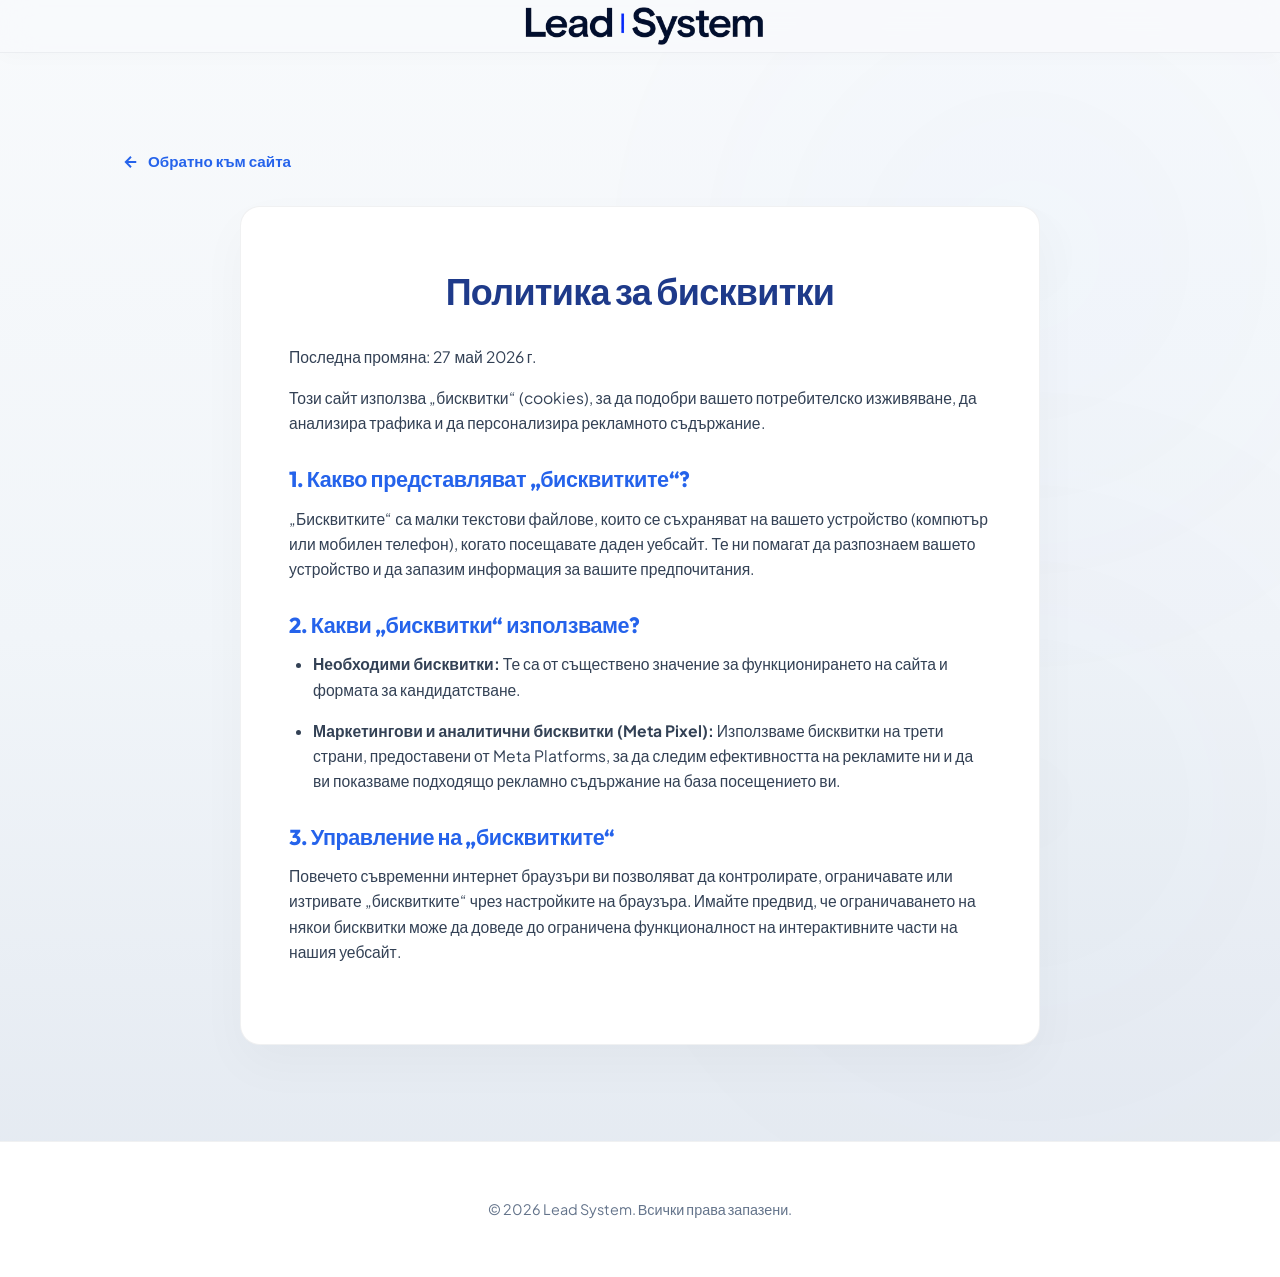
==== commit 1443a003: "feat: integrate official horizontal Lead System brand logo on all pages" ====
--- a/cookies.html
+++ b/cookies.html
@@ -77,8 +77,7 @@
     <header>
         <div class="container header-container" style="justify-content: center;">
             <a href="index.html" class="logo">
-                <div class="logo-icon"><span>L</span></div>
-                <div class="logo-text">Lead<span>System</span></div>
+                <img src="logo.png" alt="Lead System" class="logo-img">
             </a>
         </div>
     </header>
--- a/styles.css
+++ b/styles.css
@@ -181,6 +181,12 @@
     letter-spacing: -0.03em;
 }
 
+.logo-img {
+    height: 38px;
+    width: auto;
+    display: block;
+}
+
 .logo-icon {
     display: flex;
     align-items: center;
